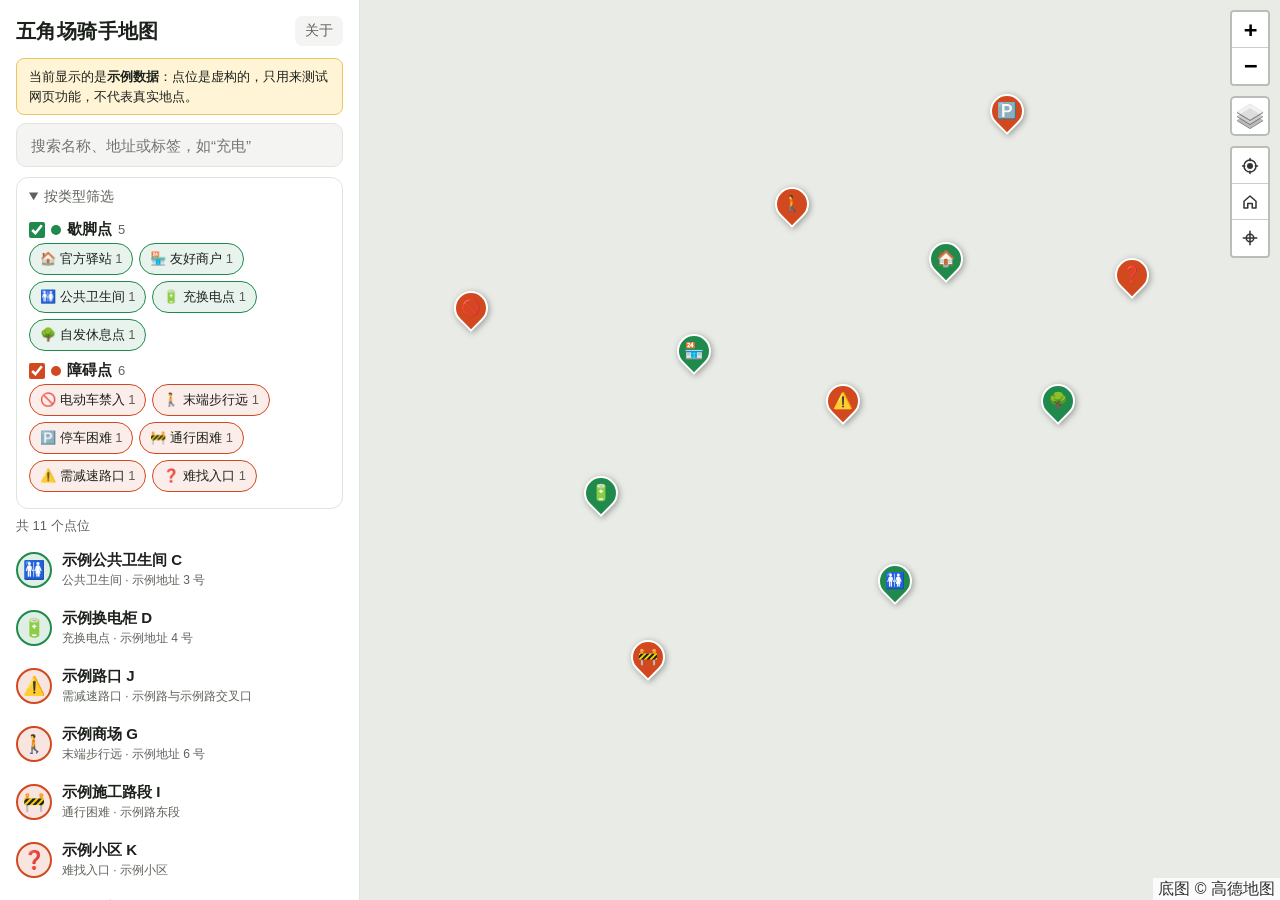
==== index.html @ ed9de967 "五角场骑手地图：网页框架、数据工具与调研文档 - 网页：Leaflet 地图，歇脚点/障碍点标注与合并，类型筛选，名称和标签搜索，   点位详情，我的位置与距离排序，高德导航，坐标拾取，手机底部面板 " ====
<!doctype html>
<html lang="zh-CN">
<head>
  <meta charset="utf-8">
  <meta name="viewport" content="width=device-width, initial-scale=1, viewport-fit=cover">
  <title>五角场骑手地图</title>
  <meta name="description" content="标出五角场一带外卖骑手能歇脚的地方和送餐容易卡住的地方。点位来自实地走访和骑手指认。">
  <link rel="icon" href="data:image/svg+xml,%3Csvg xmlns='http://www.w3.org/2000/svg' viewBox='0 0 32 32'%3E%3Cpath d='M16 2C10 2 6 6.5 6 12c0 7.5 10 18 10 18s10-10.5 10-18C26 6.5 22 2 16 2z' fill='%231f8a4c'/%3E%3Ccircle cx='16' cy='12' r='4' fill='white'/%3E%3C/svg%3E">
  <link rel="stylesheet" href="lib/leaflet/leaflet.css">
  <link rel="stylesheet" href="lib/markercluster/MarkerCluster.css">
  <link rel="stylesheet" href="css/style.css">
</head>
<body>
  <div id="app">
    <aside id="panel" class="panel" data-sheet="closed" aria-label="点位列表">
      <button id="sheet-handle" class="sheet-handle" type="button" aria-label="展开或收起列表"><span></span></button>

      <header class="panel-head">
        <h1>五角场骑手地图</h1>
        <a class="head-link" href="about.html">关于</a>
      </header>

      <div id="sample-banner" class="sample-banner" hidden>
        当前显示的是<strong>示例数据</strong>：点位是虚构的，只用来测试网页功能，不代表真实地点。
      </div>

      <div class="search">
        <input id="q" type="search" placeholder="搜索名称、地址或标签，如“充电”" autocomplete="off" enterkeyhint="search">
        <button id="q-clear" class="q-clear" type="button" aria-label="清空搜索" hidden>×</button>
      </div>

      <div id="view-list" class="view">
        <details id="filters" class="filters" open>
          <summary>按类型筛选</summary>
          <div id="filter-groups"></div>
        </details>
        <div id="result-meta" class="result-meta"></div>
        <ul id="results" class="results"></ul>
      </div>

      <div id="view-detail" class="view" hidden>
        <button id="detail-back" class="detail-back" type="button">← 返回列表</button>
        <article id="detail"></article>
      </div>
    </aside>

    <main id="map" aria-label="地图"></main>

    <div id="pick-bar" class="pick-bar" hidden>
      <div class="pick-text"><strong>坐标拾取</strong>：点击地图上的位置获取坐标</div>
      <div class="pick-actions">
        <button id="pick-here" type="button">用我的当前位置</button>
        <button id="pick-exit" type="button">退出</button>
      </div>
    </div>
  </div>

  <div id="toast" class="toast" role="status" aria-live="polite"></div>

  <script src="lib/leaflet/leaflet.js"></script>
  <script src="lib/markercluster/leaflet.markercluster.js"></script>
  <script src="data/taxonomy.js"></script>
  <script src="data/points.js"></script>
  <script src="js/config.js"></script>
  <script src="js/coord.js"></script>
  <script src="js/search.js"></script>
  <script src="js/app.js"></script>
</body>
</html>
---- lib/leaflet/leaflet.css ----
/* required styles */

.leaflet-pane,
.leaflet-tile,
.leaflet-marker-icon,
.leaflet-marker-shadow,
.leaflet-tile-container,
.leaflet-pane > svg,
.leaflet-pane > canvas,
.leaflet-zoom-box,
.leaflet-image-layer,
.leaflet-layer {
	position: absolute;
	left: 0;
	top: 0;
	}
.leaflet-container {
	overflow: hidden;
	}
.leaflet-tile,
.leaflet-marker-icon,
.leaflet-marker-shadow {
	-webkit-user-select: none;
	   -moz-user-select: none;
	        user-select: none;
	  -webkit-user-drag: none;
	}
/* Prevents IE11 from highlighting tiles in blue */
.leaflet-tile::selection {
	background: transparent;
}
/* Safari renders non-retina tile on retina better with this, but Chrome is worse */
.leaflet-safari .leaflet-tile {
	image-rendering: -webkit-optimize-contrast;
	}
/* hack that prevents hw layers "stretching" when loading new tiles */
.leaflet-safari .leaflet-tile-container {
	width: 1600px;
	height: 1600px;
	-webkit-transform-origin: 0 0;
	}
.leaflet-marker-icon,
.leaflet-marker-shadow {
	display: block;
	}
/* .leaflet-container svg: reset svg max-width decleration shipped in Joomla! (joomla.org) 3.x */
/* .leaflet-container img: map is broken in FF if you have max-width: 100% on tiles */
.leaflet-container .leaflet-overlay-pane svg {
	max-width: none !important;
	max-height: none !important;
	}
.leaflet-container .leaflet-marker-pane img,
.leaflet-container .leaflet-shadow-pane img,
.leaflet-container .leaflet-tile-pane img,
.leaflet-container img.leaflet-image-layer,
.leaflet-container .leaflet-tile {
	max-width: none !important;
	max-height: none !important;
	width: auto;
	padding: 0;
	}

.leaflet-container img.leaflet-tile {
	/* See: https://bugs.chromium.org/p/chromium/issues/detail?id=600120 */
	mix-blend-mode: plus-lighter;
}

.leaflet-container.leaflet-touch-zoom {
	-ms-touch-action: pan-x pan-y;
	touch-action: pan-x pan-y;
	}
.leaflet-container.leaflet-touch-drag {
	-ms-touch-action: pinch-zoom;
	/* Fallback for FF which doesn't support pinch-zoom */
	touch-action: none;
	touch-action: pinch-zoom;
}
.leaflet-container.leaflet-touch-drag.leaflet-touch-zoom {
	-ms-touch-action: none;
	touch-action: none;
}
.leaflet-container {
	-webkit-tap-highlight-color: transparent;
}
.leaflet-container a {
	-webkit-tap-highlight-color: rgba(51, 181, 229, 0.4);
}
.leaflet-tile {
	filter: inherit;
	visibility: hidden;
	}
.leaflet-tile-loaded {
	visibility: inherit;
	}
.leaflet-zoom-box {
	width: 0;
	height: 0;
	-moz-box-sizing: border-box;
	     box-sizing: border-box;
	z-index: 800;
	}
/* workaround for https://bugzilla.mozilla.org/show_bug.cgi?id=888319 */
.leaflet-overlay-pane svg {
	-moz-user-select: none;
	}

.leaflet-pane         { z-index: 400; }

.leaflet-tile-pane    { z-index: 200; }
.leaflet-overlay-pane { z-index: 400; }
.leaflet-shadow-pane  { z-index: 500; }
.leaflet-marker-pane  { z-index: 600; }
.leaflet-tooltip-pane   { z-index: 650; }
.leaflet-popup-pane   { z-index: 700; }

.leaflet-map-pane canvas { z-index: 100; }
.leaflet-map-pane svg    { z-index: 200; }

.leaflet-vml-shape {
	width: 1px;
	height: 1px;
	}
.lvml {
	behavior: url(#default#VML);
	display: inline-block;
	position: absolute;
	}


/* control positioning */

.leaflet-control {
	position: relative;
	z-index: 800;
	pointer-events: visiblePainted; /* IE 9-10 doesn't have auto */
	pointer-events: auto;
	}
.leaflet-top,
.leaflet-bottom {
	position: absolute;
	z-index: 1000;
	pointer-events: none;
	}
.leaflet-top {
	top: 0;
	}
.leaflet-right {
	right: 0;
	}
.leaflet-bottom {
	bottom: 0;
	}
.leaflet-left {
	left: 0;
	}
.leaflet-control {
	float: left;
	clear: both;
	}
.leaflet-right .leaflet-control {
	float: right;
	}
.leaflet-top .leaflet-control {
	margin-top: 10px;
	}
.leaflet-bottom .leaflet-control {
	margin-bottom: 10px;
	}
.leaflet-left .leaflet-control {
	margin-left: 10px;
	}
.leaflet-right .leaflet-control {
	margin-right: 10px;
	}


/* zoom and fade animations */

.leaflet-fade-anim .leaflet-popup {
	opacity: 0;
	-webkit-transition: opacity 0.2s linear;
	   -moz-transition: opacity 0.2s linear;
	        transition: opacity 0.2s linear;
	}
.leaflet-fade-anim .leaflet-map-pane .leaflet-popup {
	opacity: 1;
	}
.leaflet-zoom-animated {
	-webkit-transform-origin: 0 0;
	    -ms-transform-origin: 0 0;
	        transform-origin: 0 0;
	}
svg.leaflet-zoom-animated {
	will-change: transform;
}

.leaflet-zoom-anim .leaflet-zoom-animated {
	-webkit-transition: -webkit-transform 0.25s cubic-bezier(0,0,0.25,1);
	   -moz-transition:    -moz-transform 0.25s cubic-bezier(0,0,0.25,1);
	        transition:         transform 0.25s cubic-bezier(0,0,0.25,1);
	}
.leaflet-zoom-anim .leaflet-tile,
.leaflet-pan-anim .leaflet-tile {
	-webkit-transition: none;
	   -moz-transition: none;
	        transition: none;
	}

.leaflet-zoom-anim .leaflet-zoom-hide {
	visibility: hidden;
	}


/* cursors */

.leaflet-interactive {
	cursor: pointer;
	}
.leaflet-grab {
	cursor: -webkit-grab;
	cursor:    -moz-grab;
	cursor:         grab;
	}
.leaflet-crosshair,
.leaflet-crosshair .leaflet-interactive {
	cursor: crosshair;
	}
.leaflet-popup-pane,
.leaflet-control {
	cursor: auto;
	}
.leaflet-dragging .leaflet-grab,
.leaflet-dragging .leaflet-grab .leaflet-interactive,
.leaflet-dragging .leaflet-marker-draggable {
	cursor: move;
	cursor: -webkit-grabbing;
	cursor:    -moz-grabbing;
	cursor:         grabbing;
	}

/* marker & overlays interactivity */
.leaflet-marker-icon,
.leaflet-marker-shadow,
.leaflet-image-layer,
.leaflet-pane > svg path,
.leaflet-tile-container {
	pointer-events: none;
	}

.leaflet-marker-icon.leaflet-interactive,
.leaflet-image-layer.leaflet-interactive,
.leaflet-pane > svg path.leaflet-interactive,
svg.leaflet-image-layer.leaflet-interactive path {
	pointer-events: visiblePainted; /* IE 9-10 doesn't have auto */
	pointer-events: auto;
	}

/* visual tweaks */

.leaflet-container {
	background: #ddd;
	outline-offset: 1px;
	}
.leaflet-container a {
	color: #0078A8;
	}
.leaflet-zoom-box {
	border: 2px dotted #38f;
	background: rgba(255,255,255,0.5);
	}


/* general typography */
.leaflet-container {
	font-family: "Helvetica Neue", Arial, Helvetica, sans-serif;
	font-size: 12px;
	font-size: 0.75rem;
	line-height: 1.5;
	}


/* general toolbar styles */

.leaflet-bar {
	box-shadow: 0 1px 5px rgba(0,0,0,0.65);
	border-radius: 4px;
	}
.leaflet-bar a {
	background-color: #fff;
	border-bottom: 1px solid #ccc;
	width: 26px;
	height: 26px;
	line-height: 26px;
	display: block;
	text-align: center;
	text-decoration: none;
	color: black;
	}
.leaflet-bar a,
.leaflet-control-layers-toggle {
	background-position: 50% 50%;
	background-repeat: no-repeat;
	display: block;
	}
.leaflet-bar a:hover,
.leaflet-bar a:focus {
	background-color: #f4f4f4;
	}
.leaflet-bar a:first-child {
	border-top-left-radius: 4px;
	border-top-right-radius: 4px;
	}
.leaflet-bar a:last-child {
	border-bottom-left-radius: 4px;
	border-bottom-right-radius: 4px;
	border-bottom: none;
	}
.leaflet-bar a.leaflet-disabled {
	cursor: default;
	background-color: #f4f4f4;
	color: #bbb;
	}

.leaflet-touch .leaflet-bar a {
	width: 30px;
	height: 30px;
	line-height: 30px;
	}
.leaflet-touch .leaflet-bar a:first-child {
	border-top-left-radius: 2px;
	border-top-right-radius: 2px;
	}
.leaflet-touch .leaflet-bar a:last-child {
	border-bottom-left-radius: 2px;
	border-bottom-right-radius: 2px;
	}

/* zoom control */

.leaflet-control-zoom-in,
.leaflet-control-zoom-out {
	font: bold 18px 'Lucida Console', Monaco, monospace;
	text-indent: 1px;
	}

.leaflet-touch .leaflet-control-zoom-in, .leaflet-touch .leaflet-control-zoom-out  {
	font-size: 22px;
	}


/* layers control */

.leaflet-control-layers {
	box-shadow: 0 1px 5px rgba(0,0,0,0.4);
	background: #fff;
	border-radius: 5px;
	}
.leaflet-control-layers-toggle {
	background-image: url(images/layers.png);
	width: 36px;
	height: 36px;
	}
.leaflet-retina .leaflet-control-layers-toggle {
	background-image: url(images/layers-2x.png);
	background-size: 26px 26px;
	}
.leaflet-touch .leaflet-control-layers-toggle {
	width: 44px;
	height: 44px;
	}
.leaflet-control-layers .leaflet-control-layers-list,
.leaflet-control-layers-expanded .leaflet-control-layers-toggle {
	display: none;
	}
.leaflet-control-layers-expanded .leaflet-control-layers-list {
	display: block;
	position: relative;
	}
.leaflet-control-layers-expanded {
	padding: 6px 10px 6px 6px;
	color: #333;
	background: #fff;
	}
.leaflet-control-layers-scrollbar {
	overflow-y: scroll;
	overflow-x: hidden;
	padding-right: 5px;
	}
.leaflet-control-layers-selector {
	margin-top: 2px;
	position: relative;
	top: 1px;
	}
.leaflet-control-layers label {
	display: block;
	font-size: 13px;
	font-size: 1.08333em;
	}
.leaflet-control-layers-separator {
	height: 0;
	border-top: 1px solid #ddd;
	margin: 5px -10px 5px -6px;
	}

/* Default icon URLs */
.leaflet-default-icon-path { /* used only in path-guessing heuristic, see L.Icon.Default */
	background-image: url(images/marker-icon.png);
	}


/* attribution and scale controls */

.leaflet-container .leaflet-control-attribution {
	background: #fff;
	background: rgba(255, 255, 255, 0.8);
	margin: 0;
	}
.leaflet-control-attribution,
.leaflet-control-scale-line {
	padding: 0 5px;
	color: #333;
	line-height: 1.4;
	}
.leaflet-control-attribution a {
	text-decoration: none;
	}
.leaflet-control-attribution a:hover,
.leaflet-control-attribution a:focus {
	text-decoration: underline;
	}
.leaflet-attribution-flag {
	display: inline !important;
	vertical-align: baseline !important;
	width: 1em;
	height: 0.6669em;
	}
.leaflet-left .leaflet-control-scale {
	margin-left: 5px;
	}
.leaflet-bottom .leaflet-control-scale {
	margin-bottom: 5px;
	}
.leaflet-control-scale-line {
	border: 2px solid #777;
	border-top: none;
	line-height: 1.1;
	padding: 2px 5px 1px;
	white-space: nowrap;
	-moz-box-sizing: border-box;
	     box-sizing: border-box;
	background: rgba(255, 255, 255, 0.8);
	text-shadow: 1px 1px #fff;
	}
.leaflet-control-scale-line:not(:first-child) {
	border-top: 2px solid #777;
	border-bottom: none;
	margin-top: -2px;
	}
.leaflet-control-scale-line:not(:first-child):not(:last-child) {
	border-bottom: 2px solid #777;
	}

.leaflet-touch .leaflet-control-attribution,
.leaflet-touch .leaflet-control-layers,
.leaflet-touch .leaflet-bar {
	box-shadow: none;
	}
.leaflet-touch .leaflet-control-layers,
.leaflet-touch .leaflet-bar {
	border: 2px solid rgba(0,0,0,0.2);
	background-clip: padding-box;
	}


/* popup */

.leaflet-popup {
	position: absolute;
	text-align: center;
	margin-bottom: 20px;
	}
.leaflet-popup-content-wrapper {
	padding: 1px;
	text-align: left;
	border-radius: 12px;
	}
.leaflet-popup-content {
	margin: 13px 24px 13px 20px;
	line-height: 1.3;
	font-size: 13px;
	font-size: 1.08333em;
	min-height: 1px;
	}
.leaflet-popup-content p {
	margin: 17px 0;
	margin: 1.3em 0;
	}
.leaflet-popup-tip-container {
	width: 40px;
	height: 20px;
	position: absolute;
	left: 50%;
	margin-top: -1px;
	margin-left: -20px;
	overflow: hidden;
	pointer-events: none;
	}
.leaflet-popup-tip {
	width: 17px;
	height: 17px;
	padding: 1px;

	margin: -10px auto 0;
	pointer-events: auto;

	-webkit-transform: rotate(45deg);
	   -moz-transform: rotate(45deg);
	    -ms-transform: rotate(45deg);
	        transform: rotate(45deg);
	}
.leaflet-popup-content-wrapper,
.leaflet-popup-tip {
	background: white;
	color: #333;
	box-shadow: 0 3px 14px rgba(0,0,0,0.4);
	}
.leaflet-container a.leaflet-popup-close-button {
	position: absolute;
	top: 0;
	right: 0;
	border: none;
	text-align: center;
	width: 24px;
	height: 24px;
	font: 16px/24px Tahoma, Verdana, sans-serif;
	color: #757575;
	text-decoration: none;
	background: transparent;
	}
.leaflet-container a.leaflet-popup-close-button:hover,
.leaflet-container a.leaflet-popup-close-button:focus {
	color: #585858;
	}
.leaflet-popup-scrolled {
	overflow: auto;
	}

.leaflet-oldie .leaflet-popup-content-wrapper {
	-ms-zoom: 1;
	}
.leaflet-oldie .leaflet-popup-tip {
	width: 24px;
	margin: 0 auto;

	-ms-filter: "progid:DXImageTransform.Microsoft.Matrix(M11=0.70710678, M12=0.70710678, M21=-0.70710678, M22=0.70710678)";
	filter: progid:DXImageTransform.Microsoft.Matrix(M11=0.70710678, M12=0.70710678, M21=-0.70710678, M22=0.70710678);
	}

.leaflet-oldie .leaflet-control-zoom,
.leaflet-oldie .leaflet-control-layers,
.leaflet-oldie .leaflet-popup-content-wrapper,
.leaflet-oldie .leaflet-popup-tip {
	border: 1px solid #999;
	}


/* div icon */

.leaflet-div-icon {
	background: #fff;
	border: 1px solid #666;
	}


/* Tooltip */
/* Base styles for the element that has a tooltip */
.leaflet-tooltip {
	position: absolute;
	padding: 6px;
	background-color: #fff;
	border: 1px solid #fff;
	border-radius: 3px;
	color: #222;
	white-space: nowrap;
	-webkit-user-select: none;
	-moz-user-select: none;
	-ms-user-select: none;
	user-select: none;
	pointer-events: none;
	box-shadow: 0 1px 3px rgba(0,0,0,0.4);
	}
.leaflet-tooltip.leaflet-interactive {
	cursor: pointer;
	pointer-events: auto;
	}
.leaflet-tooltip-top:before,
.leaflet-tooltip-bottom:before,
.leaflet-tooltip-left:before,
.leaflet-tooltip-right:before {
	position: absolute;
	pointer-events: none;
	border: 6px solid transparent;
	background: transparent;
	content: "";
	}

/* Directions */

.leaflet-tooltip-bottom {
	margin-top: 6px;
}
.leaflet-tooltip-top {
	margin-top: -6px;
}
.leaflet-tooltip-bottom:before,
.leaflet-tooltip-top:before {
	left: 50%;
	margin-left: -6px;
	}
.leaflet-tooltip-top:before {
	bottom: 0;
	margin-bottom: -12px;
	border-top-color: #fff;
	}
.leaflet-tooltip-bottom:before {
	top: 0;
	margin-top: -12px;
	margin-left: -6px;
	border-bottom-color: #fff;
	}
.leaflet-tooltip-left {
	margin-left: -6px;
}
.leaflet-tooltip-right {
	margin-left: 6px;
}
.leaflet-tooltip-left:before,
.leaflet-tooltip-right:before {
	top: 50%;
	margin-top: -6px;
	}
.leaflet-tooltip-left:before {
	right: 0;
	margin-right: -12px;
	border-left-color: #fff;
	}
.leaflet-tooltip-right:before {
	left: 0;
	margin-left: -12px;
	border-right-color: #fff;
	}

/* Printing */

@media print {
	/* Prevent printers from removing background-images of controls. */
	.leaflet-control {
		-webkit-print-color-adjust: exact;
		print-color-adjust: exact;
		}
	}
---- lib/markercluster/MarkerCluster.css ----
.leaflet-cluster-anim .leaflet-marker-icon, .leaflet-cluster-anim .leaflet-marker-shadow {
	-webkit-transition: -webkit-transform 0.3s ease-out, opacity 0.3s ease-in;
	-moz-transition: -moz-transform 0.3s ease-out, opacity 0.3s ease-in;
	-o-transition: -o-transform 0.3s ease-out, opacity 0.3s ease-in;
	transition: transform 0.3s ease-out, opacity 0.3s ease-in;
}

.leaflet-cluster-spider-leg {
	/* stroke-dashoffset (duration and function) should match with leaflet-marker-icon transform in order to track it exactly */
	-webkit-transition: -webkit-stroke-dashoffset 0.3s ease-out, -webkit-stroke-opacity 0.3s ease-in;
	-moz-transition: -moz-stroke-dashoffset 0.3s ease-out, -moz-stroke-opacity 0.3s ease-in;
	-o-transition: -o-stroke-dashoffset 0.3s ease-out, -o-stroke-opacity 0.3s ease-in;
	transition: stroke-dashoffset 0.3s ease-out, stroke-opacity 0.3s ease-in;
}
---- css/style.css ----
:root {
  --bg: #ffffff;
  --bg-soft: #f4f5f2;
  --line: #e2e4de;
  --text: #1d211c;
  --text-2: #5d635a;
  --rest: #1f8a4c;
  --obstacle: #d2481f;
  --accent: #1f6fd1;
  --sample: #fff4d6;
  --sample-line: #e8c565;
  --radius: 12px;
  --panel-w: 360px;
  --shadow: 0 6px 24px rgba(20, 30, 20, 0.16);
  font-family: -apple-system, BlinkMacSystemFont, "PingFang SC", "Hiragino Sans GB", "Microsoft YaHei", "Noto Sans CJK SC", sans-serif;
  color: var(--text);
}

* { box-sizing: border-box; }
[hidden] { display: none !important; }
html, body { height: 100%; margin: 0; background: var(--bg); }
button, input { font: inherit; color: inherit; }
button { cursor: pointer; }

#app { position: fixed; inset: 0; display: flex; }
#map { flex: 1; height: 100%; background: #e9ece6; }

/* ---------- 面板 ---------- */
.panel {
  width: var(--panel-w);
  flex: none;
  height: 100%;
  overflow-y: auto;
  background: var(--bg);
  border-right: 1px solid var(--line);
  z-index: 500;
  padding-bottom: 24px;
}
.sheet-handle { display: none; }

.panel-head {
  display: flex; align-items: center; justify-content: space-between;
  padding: 16px 16px 8px;
}
.panel-head h1 { margin: 0; font-size: 20px; letter-spacing: 0.02em; }
.head-link { color: var(--text-2); text-decoration: none; font-size: 14px; padding: 6px 10px; border-radius: 8px; background: var(--bg-soft); }
.head-link:hover { color: var(--text); }

.sample-banner {
  margin: 4px 16px 8px; padding: 8px 12px; font-size: 13px; line-height: 1.5;
  background: var(--sample); border: 1px solid var(--sample-line); border-radius: 8px;
}

.search { position: relative; margin: 8px 16px 10px; }
.search input {
  width: 100%; height: 44px; padding: 0 40px 0 14px; font-size: 15px;
  border: 1px solid var(--line); border-radius: 10px; background: var(--bg-soft); outline: none;
}
.search input:focus { border-color: var(--accent); background: var(--bg); }
.search input::-webkit-search-cancel-button { display: none; }
.q-clear {
  position: absolute; right: 6px; top: 6px; width: 32px; height: 32px;
  border: 0; border-radius: 50%; background: transparent; font-size: 20px; color: var(--text-2);
}

/* 筛选 */
.filters { margin: 0 16px 8px; border: 1px solid var(--line); border-radius: var(--radius); }
.filters > summary { padding: 10px 12px; font-size: 14px; color: var(--text-2); cursor: pointer; user-select: none; }
#filter-groups { padding: 0 12px 10px; }
.fgroup { border: 0; margin: 0 0 6px; padding: 0; }
.fgroup legend { padding: 4px 0; font-weight: 600; font-size: 15px; }
.fgroup legend label { display: flex; align-items: center; gap: 6px; cursor: pointer; }
.fgroup legend .dot { width: 10px; height: 10px; border-radius: 50%; background: var(--c); }
.fgroup legend .count { color: var(--text-2); font-weight: 400; font-size: 13px; }
.fgroup input[type="checkbox"] { accent-color: var(--c); width: 16px; height: 16px; margin: 0; }
.chips { display: flex; flex-wrap: wrap; gap: 6px; }
.chip input { position: absolute; opacity: 0; pointer-events: none; }
.chip span {
  display: inline-block; padding: 6px 10px; font-size: 13px; border-radius: 999px;
  border: 1px solid var(--line); background: var(--bg); color: var(--text-2); cursor: pointer;
}
.chip span em { font-style: normal; opacity: 0.7; }
.chip input:checked + span { border-color: var(--c); color: var(--text); background: color-mix(in srgb, var(--c) 10%, white); }
.chip input:focus-visible + span { outline: 2px solid var(--accent); outline-offset: 1px; }

/* 列表 */
.result-meta { margin: 6px 16px; font-size: 13px; color: var(--text-2); }
.results { list-style: none; margin: 0; padding: 0 8px; }
.item {
  width: 100%; display: flex; align-items: center; gap: 10px; text-align: left;
  padding: 10px 8px; border: 0; border-radius: 10px; background: transparent;
}
.item:hover, .item:focus-visible { background: var(--bg-soft); outline: none; }
.item-icon {
  flex: none; width: 36px; height: 36px; border-radius: 50%; display: grid; place-items: center; font-size: 18px;
  background: color-mix(in srgb, var(--c) 14%, white); border: 2px solid var(--c);
}
.item-body { flex: 1; min-width: 0; display: flex; flex-direction: column; gap: 2px; }
.item-name { font-size: 15px; font-weight: 600; overflow: hidden; text-overflow: ellipsis; white-space: nowrap; }
.item-sub { font-size: 12px; color: var(--text-2); overflow: hidden; text-overflow: ellipsis; white-space: nowrap; }
.item-dist { flex: none; font-size: 12px; color: var(--text-2); }
.empty { padding: 16px 8px; color: var(--text-2); font-size: 14px; }

/* 详情 */
#view-detail { padding: 0 16px; }
.detail-back { border: 0; background: var(--bg-soft); padding: 8px 12px; border-radius: 8px; font-size: 14px; margin: 4px 0 12px; }
.d-type { display: inline-flex; align-items: center; gap: 6px; font-size: 13px; padding: 4px 10px 4px 4px; border-radius: 999px; background: color-mix(in srgb, var(--c) 12%, white); color: var(--c); font-weight: 600; }
.d-type span { width: 24px; height: 24px; display: grid; place-items: center; background: var(--bg); border-radius: 50%; }
#detail h2 { margin: 10px 0 4px; font-size: 21px; line-height: 1.35; }
.d-addr { margin: 0 0 10px; color: var(--text-2); font-size: 14px; }
.d-tags { display: flex; flex-wrap: wrap; gap: 6px; margin-bottom: 10px; }
.d-tags span { font-size: 12px; padding: 3px 8px; border-radius: 6px; background: var(--bg-soft); border: 1px solid var(--line); }
.d-desc { font-size: 15px; line-height: 1.65; margin: 0 0 12px; }
.d-rows { display: grid; grid-template-columns: auto 1fr; gap: 6px 12px; font-size: 14px; margin: 0 0 12px; }
.d-rows dt { color: var(--text-2); }
.d-rows dd { margin: 0; }
.d-quote { margin: 0 0 12px; padding: 10px 12px; background: var(--bg-soft); border-left: 3px solid var(--text-2); border-radius: 0 8px 8px 0; font-size: 14px; line-height: 1.6; }
.d-quote cite { display: block; margin-top: 4px; font-style: normal; font-size: 12px; color: var(--text-2); }
.d-photos { display: grid; grid-template-columns: repeat(2, 1fr); gap: 6px; margin-bottom: 12px; }
.d-photos img { width: 100%; aspect-ratio: 4 / 3; object-fit: cover; border-radius: 8px; display: block; background: var(--bg-soft); }
.d-nav {
  display: block; text-align: center; padding: 12px; border-radius: 10px; margin: 4px 0 12px;
  background: var(--accent); color: #fff; text-decoration: none; font-weight: 600; font-size: 15px;
}
.d-source { font-size: 12px; color: var(--text-2); display: flex; align-items: center; gap: 8px; flex-wrap: wrap; }
.src { padding: 2px 8px; border-radius: 6px; border: 1px solid var(--line); color: var(--text); }
.src-field { background: #e8f3ec; border-color: #b9dcc6; }
.src-rider { background: #fdeee6; border-color: #f2c6b2; }
.src-both { background: #e9f0fb; border-color: #bcd0ef; }
.d-sample { font-size: 12px; color: #8a6400; background: var(--sample); padding: 6px 10px; border-radius: 6px; }

/* ---------- 地图元素 ---------- */
.pin-wrap { background: none; border: 0; }
.pin {
  width: 34px; height: 34px; margin: 1px 0 0;
  border-radius: 50% 50% 50% 0; transform: rotate(-45deg);
  background: var(--c); border: 2px solid #fff; box-shadow: 0 2px 6px rgba(0, 0, 0, 0.35);
  display: grid; place-items: center; transition: transform 0.15s;
}
.pin span { transform: rotate(45deg); font-size: 16px; line-height: 1; }
.pin.is-selected { transform: rotate(-45deg) scale(1.25); border-color: #111; z-index: 1; }
.cluster-wrap { background: none; border: 0; }
.cluster {
  width: 42px; height: 42px; border-radius: 50%; display: grid; place-items: center;
  box-shadow: 0 2px 6px rgba(0, 0, 0, 0.3);
}
.cluster span {
  width: 30px; height: 30px; border-radius: 50%; background: #fff; display: grid; place-items: center;
  font-weight: 700; font-size: 14px; color: var(--text);
}
.user-dot { fill: var(--accent); fill-opacity: 1; stroke: #fff; stroke-width: 3; }
.user-acc { fill: var(--accent); fill-opacity: 0.12; stroke: var(--accent); stroke-opacity: 0.4; stroke-width: 1; }

.map-btns a { display: grid !important; place-items: center; }
.map-btns svg { width: 18px; height: 18px; fill: none; stroke: #333; stroke-width: 2; stroke-linecap: round; stroke-linejoin: round; }
.map-btns #btn-locate svg circle:first-child { fill: #333; stroke: none; }
.map-btns a.is-on { background: #e7f0fc; }
.map-btns a.is-on svg { stroke: var(--accent); }
.map-btns a.is-on#btn-locate svg circle:first-child { fill: var(--accent); }
.leaflet-touch .leaflet-bar a { width: 36px; height: 36px; line-height: 36px; }
.leaflet-control-layers-toggle { width: 36px !important; height: 36px !important; }
.leaflet-container { font: inherit; }

/* 坐标拾取 */
body.picking #map { cursor: crosshair; }
body.picking .pin-wrap, body.picking .cluster-wrap { pointer-events: none; opacity: 0.55; }
.pick-bar {
  position: fixed; top: 12px; left: calc(var(--panel-w) + 12px); right: 64px; z-index: 900;
  display: flex; align-items: center; justify-content: space-between; gap: 10px; flex-wrap: wrap;
  background: #1d211c; color: #fff; padding: 10px 14px; border-radius: 10px; box-shadow: var(--shadow); font-size: 14px;
}
.pick-actions { display: flex; gap: 8px; }
.pick-actions button { border: 0; border-radius: 8px; padding: 6px 12px; background: #fff; color: #1d211c; font-size: 14px; }
.pick-actions #pick-exit { background: #444; color: #fff; }
.pick-pin { background: none; border: 0; }
.pick-pin div { width: 24px; height: 24px; border-radius: 50%; border: 3px solid #e0262f; background: rgba(224, 38, 47, 0.2); }
.pick-pop { font-size: 14px; line-height: 1.7; }
.pick-pop b { font-family: ui-monospace, Consolas, monospace; }
.pick-pop button { margin-top: 6px; width: 100%; padding: 8px; border: 0; border-radius: 8px; background: var(--accent); color: #fff; font-size: 13px; }
.pick-pop p { margin: 6px 0 0 !important; font-size: 12px; color: var(--text-2); }

.toast {
  position: fixed; left: calc(50% + var(--panel-w) / 2); bottom: 28px; transform: translate(-50%, 20px); opacity: 0; pointer-events: none;
  z-index: 1200; background: rgba(29, 33, 28, 0.92); color: #fff; padding: 8px 14px; border-radius: 999px; font-size: 14px;
  transition: opacity 0.2s, transform 0.2s; max-width: calc(100vw - 32px); text-align: center;
}
.toast.show { opacity: 1; transform: translate(-50%, 0); }

/* ---------- 手机：底部面板 ---------- */
@media (max-width: 760px) {
  #app { display: block; }
  #map { position: absolute; inset: 0; }
  .panel {
    position: fixed; left: 0; right: 0; bottom: 0; width: auto;
    border-right: 0; border-radius: 16px 16px 0 0; box-shadow: var(--shadow); z-index: 1100;
    transition: height 0.25s ease; padding-bottom: calc(16px + env(safe-area-inset-bottom));
  }
  .panel[data-sheet="closed"] { height: 172px; overflow: hidden; }
  .panel[data-sheet="half"] { height: 52vh; }
  .panel[data-sheet="open"] { height: 86vh; }
  .sheet-handle {
    display: block; width: 100%; height: 22px; border: 0; background: transparent; padding: 8px 0 0;
    position: sticky; top: 0; z-index: 2;
  }
  .sheet-handle span { display: block; width: 44px; height: 5px; border-radius: 3px; background: #c9ccc4; margin: 0 auto; }
  .panel-head { padding: 4px 16px 4px; }
  .panel-head h1 { font-size: 18px; }
  .sample-banner { font-size: 12px; padding: 6px 10px; }
  .search { margin: 6px 16px 8px; }
  .panel[data-sheet="closed"] .sample-banner { white-space: nowrap; overflow: hidden; text-overflow: ellipsis; }
  .pick-bar { left: 12px; right: 12px; top: auto; bottom: 184px; }
  .leaflet-bottom.leaflet-right { bottom: 172px; }
  .toast { left: 50%; top: 12px; bottom: auto; transform: translate(-50%, -20px); }
}
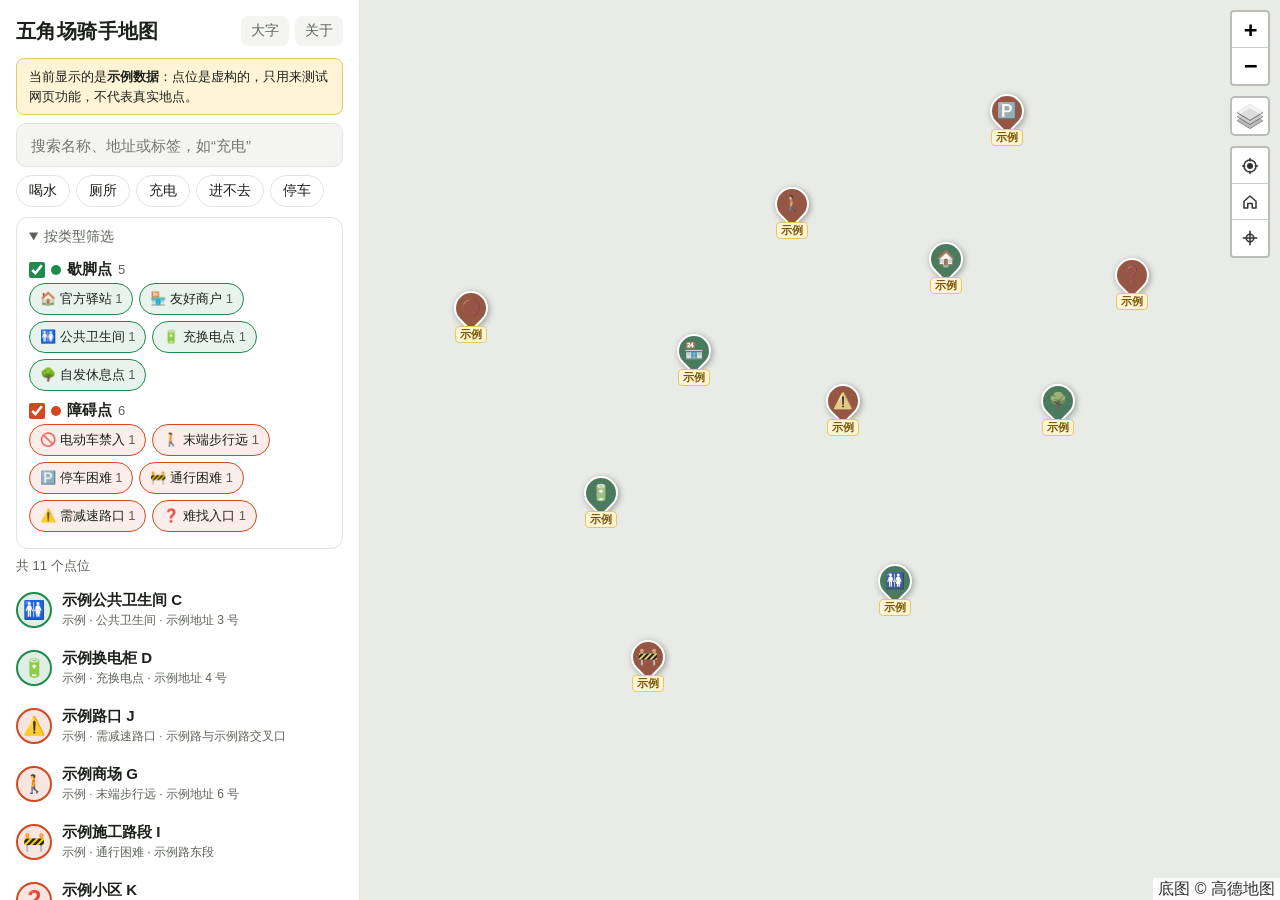
==== commit 5af20c48: "根据反馈问卷改进网页，补齐海报、截图与手册反馈统计 - 网页：大字模式；搜索框下常用搜索按钮；近义词搜索（厕所→卫生间等）；   示例点位加“示例”标签、详情顶部提示，避免被当成真实地点；预连接底图服" ====
--- a/index.html
+++ b/index.html
@@ -6,6 +6,11 @@
   <title>五角场骑手地图</title>
   <meta name="description" content="标出五角场一带外卖骑手能歇脚的地方和送餐容易卡住的地方。点位来自实地走访和骑手指认。">
   <link rel="icon" href="data:image/svg+xml,%3Csvg xmlns='http://www.w3.org/2000/svg' viewBox='0 0 32 32'%3E%3Cpath d='M16 2C10 2 6 6.5 6 12c0 7.5 10 18 10 18s10-10.5 10-18C26 6.5 22 2 16 2z' fill='%231f8a4c'/%3E%3Ccircle cx='16' cy='12' r='4' fill='white'/%3E%3C/svg%3E">
+  <!-- 提前连接底图服务器，缩短首次加载时间 -->
+  <link rel="preconnect" href="https://webrd01.is.autonavi.com">
+  <link rel="preconnect" href="https://webrd02.is.autonavi.com">
+  <link rel="preconnect" href="https://webrd03.is.autonavi.com">
+  <link rel="preconnect" href="https://webrd04.is.autonavi.com">
   <link rel="stylesheet" href="lib/leaflet/leaflet.css">
   <link rel="stylesheet" href="lib/markercluster/MarkerCluster.css">
   <link rel="stylesheet" href="css/style.css">
@@ -17,7 +22,10 @@
 
       <header class="panel-head">
         <h1>五角场骑手地图</h1>
-        <a class="head-link" href="about.html">关于</a>
+        <div class="head-actions">
+          <button id="btn-big" class="head-link" type="button" aria-pressed="false" title="放大文字">大字</button>
+          <a class="head-link" href="about.html">关于</a>
+        </div>
       </header>
 
       <div id="sample-banner" class="sample-banner" hidden>
@@ -27,6 +35,13 @@
       <div class="search">
         <input id="q" type="search" placeholder="搜索名称、地址或标签，如“充电”" autocomplete="off" enterkeyhint="search">
         <button id="q-clear" class="q-clear" type="button" aria-label="清空搜索" hidden>×</button>
+      </div>
+      <div id="quick" class="quick" aria-label="常用搜索">
+        <button type="button" data-q="喝水">喝水</button>
+        <button type="button" data-q="厕所">厕所</button>
+        <button type="button" data-q="充电">充电</button>
+        <button type="button" data-q="进不去">进不去</button>
+        <button type="button" data-q="停车">停车</button>
       </div>
 
       <div id="view-list" class="view">
--- a/css/style.css
+++ b/css/style.css
@@ -11,6 +11,7 @@
   --sample-line: #e8c565;
   --radius: 12px;
   --panel-w: 360px;
+  --sheet-closed: 214px;   /* 手机底部面板收起时的高度 */
   --shadow: 0 6px 24px rgba(20, 30, 20, 0.16);
   font-family: -apple-system, BlinkMacSystemFont, "PingFang SC", "Hiragino Sans GB", "Microsoft YaHei", "Noto Sans CJK SC", sans-serif;
   color: var(--text);
@@ -43,8 +44,19 @@
   padding: 16px 16px 8px;
 }
 .panel-head h1 { margin: 0; font-size: 20px; letter-spacing: 0.02em; }
-.head-link { color: var(--text-2); text-decoration: none; font-size: 14px; padding: 6px 10px; border-radius: 8px; background: var(--bg-soft); }
+.head-actions { display: flex; gap: 6px; }
+.head-link { color: var(--text-2); text-decoration: none; font-size: 14px; padding: 6px 10px; border: 0; border-radius: 8px; background: var(--bg-soft); }
 .head-link:hover { color: var(--text); }
+.head-link[aria-pressed="true"] { background: var(--text); color: #fff; }
+
+/* 常用搜索 */
+.quick { display: flex; gap: 6px; margin: -2px 16px 10px; overflow-x: auto; scrollbar-width: none; }
+.quick::-webkit-scrollbar { display: none; }
+.quick button {
+  flex: none; padding: 6px 12px; font-size: 14px; border-radius: 999px;
+  border: 1px solid var(--line); background: var(--bg); color: var(--text);
+}
+.quick button:hover { background: var(--bg-soft); }
 
 .sample-banner {
   margin: 4px 16px 8px; padding: 8px 12px; font-size: 13px; line-height: 1.5;
@@ -139,6 +151,12 @@
 }
 .pin span { transform: rotate(45deg); font-size: 16px; line-height: 1; }
 .pin.is-selected { transform: rotate(-45deg) scale(1.25); border-color: #111; z-index: 1; }
+.pin-wrap.is-sample .pin { filter: saturate(0.45); }
+.sample-tag {
+  position: absolute; left: 50%; top: 36px; transform: translateX(-50%);
+  font-size: 11px; font-weight: 700; line-height: 1; padding: 2px 4px; border-radius: 4px; white-space: nowrap;
+  background: var(--sample); border: 1px solid var(--sample-line); color: #7a5600;
+}
 .cluster-wrap { background: none; border: 0; }
 .cluster {
   width: 42px; height: 42px; border-radius: 50%; display: grid; place-items: center;
@@ -186,6 +204,25 @@
 }
 .toast.show { opacity: 1; transform: translate(-50%, 0); }
 
+/* ---------- 大字模式 ---------- */
+body.big { --sheet-closed: 262px; }
+body.big .panel-head h1 { font-size: 22px; }
+body.big .head-link, body.big .quick button { font-size: 17px; padding: 8px 14px; }
+body.big .search input { height: 52px; font-size: 18px; }
+body.big .sample-banner { font-size: 15px; }
+body.big .filters > summary, body.big .fgroup legend { font-size: 17px; }
+body.big .chip span { font-size: 16px; padding: 8px 12px; }
+body.big .result-meta { font-size: 15px; }
+body.big .item-name { font-size: 19px; }
+body.big .item-sub, body.big .item-dist { font-size: 15px; }
+body.big .item-icon { width: 44px; height: 44px; font-size: 22px; }
+body.big #detail h2 { font-size: 26px; }
+body.big .d-type, body.big .d-addr, body.big .d-rows, body.big .d-source, body.big .d-sample { font-size: 16px; }
+body.big .d-tags span { font-size: 15px; }
+body.big .d-desc, body.big .d-quote { font-size: 18px; }
+body.big .d-nav, body.big .detail-back { font-size: 18px; }
+body.big .pick-bar, body.big .toast { font-size: 17px; }
+
 /* ---------- 手机：底部面板 ---------- */
 @media (max-width: 760px) {
   #app { display: block; }
@@ -195,7 +232,7 @@
     border-right: 0; border-radius: 16px 16px 0 0; box-shadow: var(--shadow); z-index: 1100;
     transition: height 0.25s ease; padding-bottom: calc(16px + env(safe-area-inset-bottom));
   }
-  .panel[data-sheet="closed"] { height: 172px; overflow: hidden; }
+  .panel[data-sheet="closed"] { height: var(--sheet-closed); overflow: hidden; }
   .panel[data-sheet="half"] { height: 52vh; }
   .panel[data-sheet="open"] { height: 86vh; }
   .sheet-handle {
@@ -208,7 +245,7 @@
   .sample-banner { font-size: 12px; padding: 6px 10px; }
   .search { margin: 6px 16px 8px; }
   .panel[data-sheet="closed"] .sample-banner { white-space: nowrap; overflow: hidden; text-overflow: ellipsis; }
-  .pick-bar { left: 12px; right: 12px; top: auto; bottom: 184px; }
-  .leaflet-bottom.leaflet-right { bottom: 172px; }
+  .pick-bar { left: 12px; right: 12px; top: auto; bottom: calc(var(--sheet-closed) + 12px); }
+  .leaflet-bottom.leaflet-right { bottom: var(--sheet-closed); }
   .toast { left: 50%; top: 12px; bottom: auto; transform: translate(-50%, -20px); }
 }
